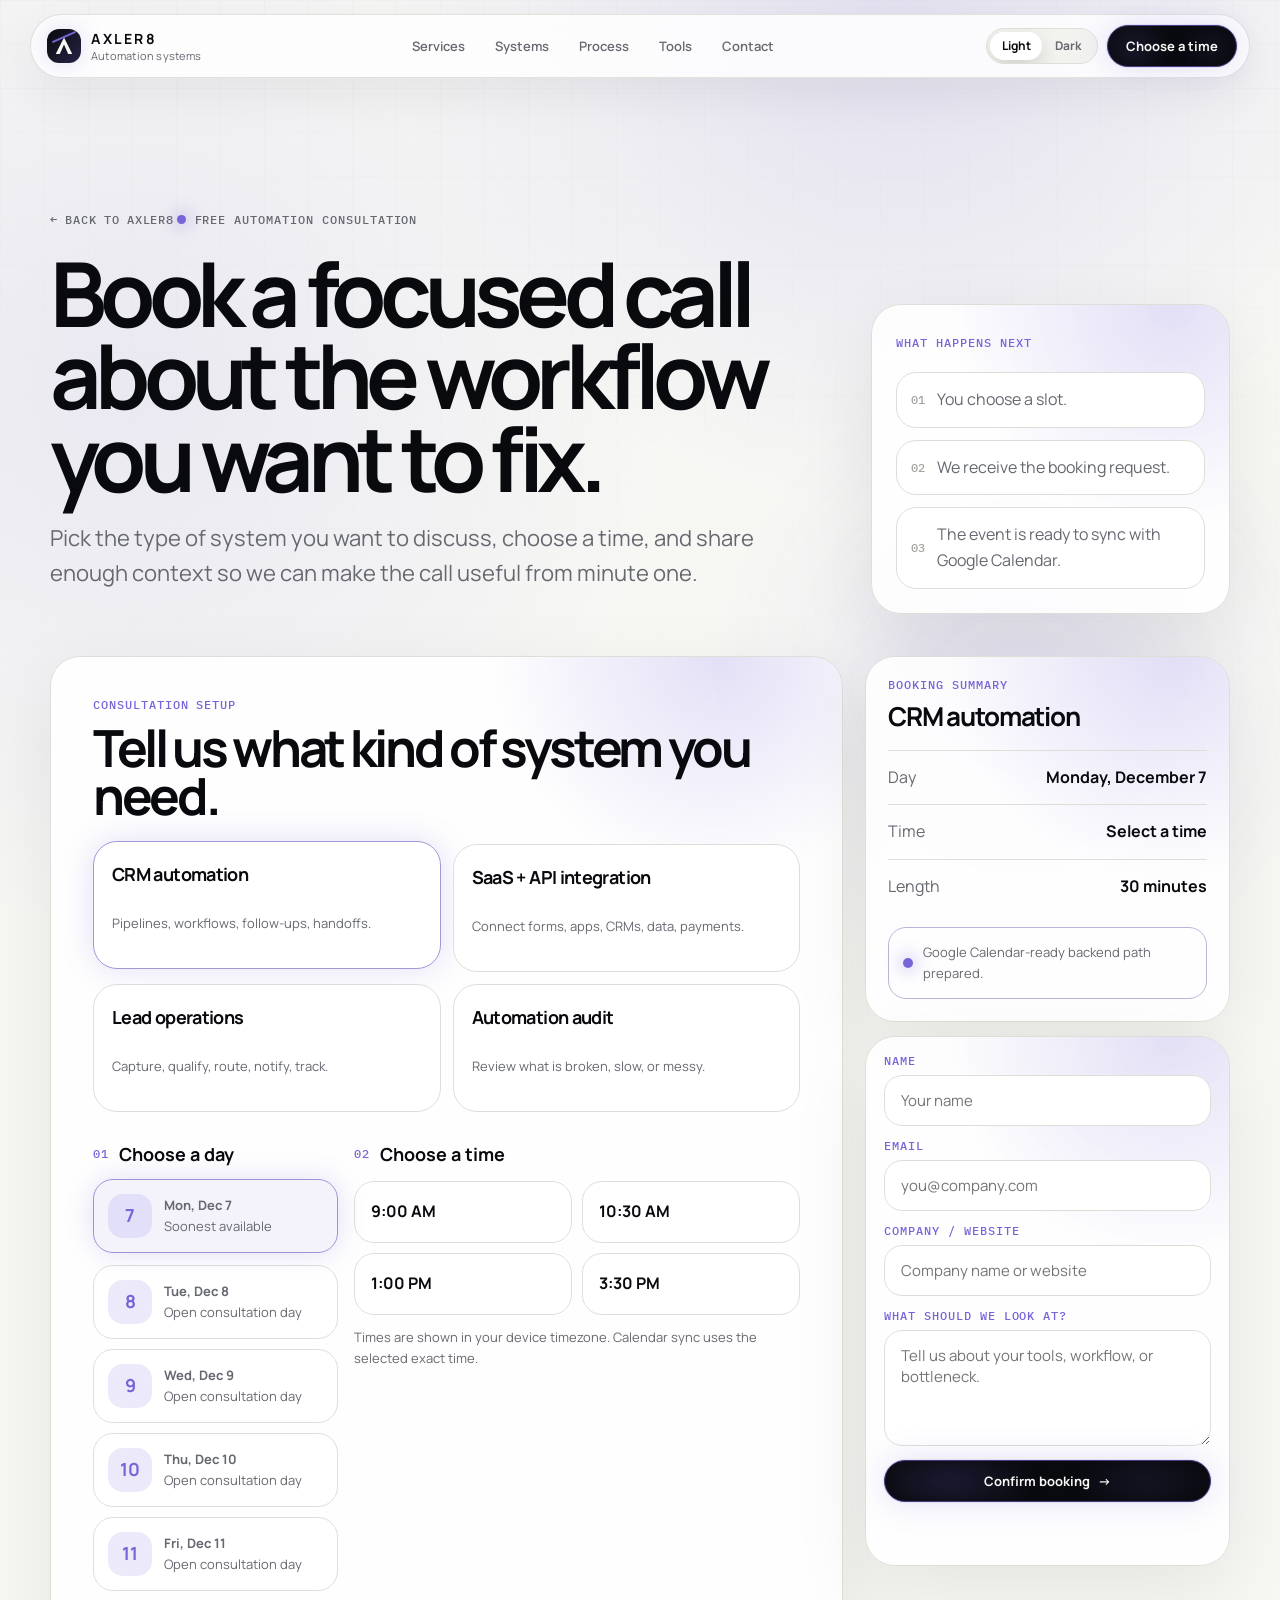
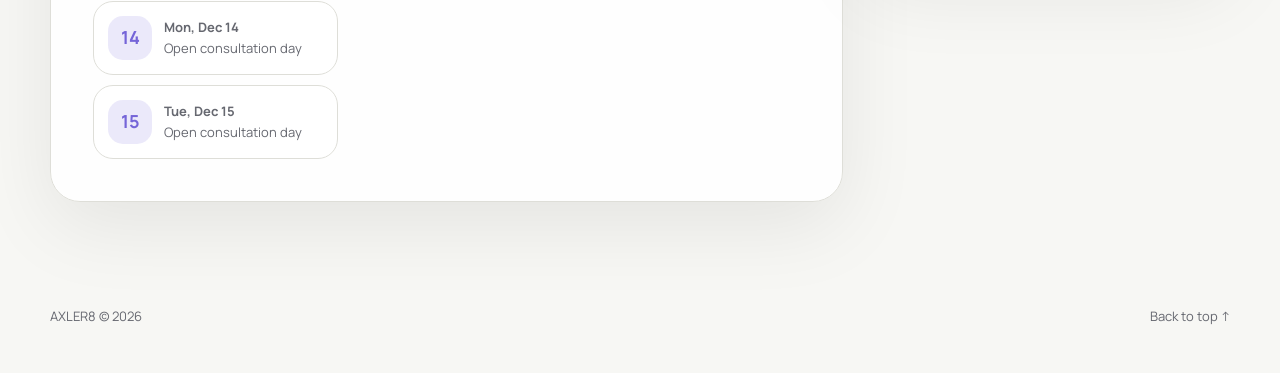
==== booking.html @ c540cbbd "Initial AXLER8 website" ====
﻿<!doctype html>
<html lang="en" data-theme="dark">
  <head>
    <meta charset="UTF-8" />
    <meta name="viewport" content="width=device-width, initial-scale=1.0" />
    <meta
      name="description"
      content="Book a free consultation with AXLER8 to discuss CRM automation, SaaS integrations, lead systems, and operational workflows."
    />
    <meta name="theme-color" content="#07080b" />
    <meta property="og:type" content="website" />
    <meta property="og:title" content="Book a Free Consultation — AXLER8" />
    <meta property="og:description" content="Choose a consultation time and tell AXLER8 what workflow, CRM, or automation system you want to improve." />
    <title>Book a Free Consultation — AXLER8</title>
    <link rel="icon" href="assets/favicon.svg" type="image/svg+xml" />
    <link rel="stylesheet" href="styles.css" />
    <script src="theme-init.js"></script>
  </head>
  <body class="booking-page">
    <div class="ambient" aria-hidden="true"></div>
    <div class="grain" aria-hidden="true"></div>

    <header class="site-header">
      <a class="brand" href="index.html#top" aria-label="AXLER8 home">
        <span class="brand-mark" aria-hidden="true"><i></i></span>
        <span>
          <strong>AXLER8</strong>
          <small>Automation systems</small>
        </span>
      </a>

      <nav class="desktop-nav" aria-label="Primary navigation">
        <a href="index.html#services">Services</a>
        <a href="index.html#systems">Systems</a>
        <a href="index.html#process">Process</a>
        <a href="index.html#tools">Tools</a>
        <a href="index.html#contact">Contact</a>
      </nav>

      <div class="header-actions">
        <button class="theme-toggle" type="button" aria-label="Switch to light theme" aria-pressed="true">
          <span class="theme-toggle-thumb" aria-hidden="true"></span>
          <span class="theme-option" aria-hidden="true">Light</span>
          <span class="theme-option" aria-hidden="true">Dark</span>
        </button>
        <a class="nav-cta booking-cta" href="#booking">Choose a time</a>
        <button class="menu-button" type="button" aria-label="Open menu" aria-expanded="false" aria-controls="mobile-menu">
          <span></span><span></span>
        </button>
      </div>

      <nav class="mobile-menu" id="mobile-menu" aria-label="Mobile navigation">
        <a href="index.html#services">Services</a>
        <a href="index.html#systems">Systems</a>
        <a href="index.html#process">Process</a>
        <a href="index.html#tools">Tools</a>
        <a href="#booking">Choose a time</a>
      </nav>
    </header>

    <main id="top">
      <section class="booking-hero shell">
        <div class="booking-hero-copy reveal">
          <a class="project-back" href="index.html#contact">&larr; Back to AXLER8</a>
          <p class="eyebrow"><span></span> Free automation consultation</p>
          <h1>Book a focused call about the workflow you want to fix.</h1>
          <p>
            Pick the type of system you want to discuss, choose a time, and share enough context so we can make the call useful from minute one.
          </p>
        </div>

        <aside class="booking-intent-card reveal" aria-label="What happens after booking">
          <span>What happens next</span>
          <ol>
            <li><strong>01</strong><span>You choose a slot.</span></li>
            <li><strong>02</strong><span>We receive the booking request.</span></li>
            <li><strong>03</strong><span>The event is ready to sync with Google Calendar.</span></li>
          </ol>
        </aside>
      </section>

      <section class="booking-shell shell reveal" id="booking">
        <div class="booking-panel">
          <div class="booking-panel-head">
            <p>Consultation setup</p>
            <h2>Tell us what kind of system you need.</h2>
          </div>

          <div class="booking-services" role="radiogroup" aria-label="Consultation type">
            <label class="booking-service is-selected">
              <input type="radio" name="serviceChoice" value="CRM automation" checked />
              <span>CRM automation</span>
              <small>Pipelines, workflows, follow-ups, handoffs.</small>
            </label>
            <label class="booking-service">
              <input type="radio" name="serviceChoice" value="SaaS and API integration" />
              <span>SaaS + API integration</span>
              <small>Connect forms, apps, CRMs, data, payments.</small>
            </label>
            <label class="booking-service">
              <input type="radio" name="serviceChoice" value="Lead operations system" />
              <span>Lead operations</span>
              <small>Capture, qualify, route, notify, track.</small>
            </label>
            <label class="booking-service">
              <input type="radio" name="serviceChoice" value="Automation audit" />
              <span>Automation audit</span>
              <small>Review what is broken, slow, or messy.</small>
            </label>
          </div>

          <div class="booking-calendar">
            <div>
              <div class="booking-section-title">
                <span>01</span>
                <strong>Choose a day</strong>
              </div>
              <div class="booking-days" data-booking-days></div>
            </div>

            <div>
              <div class="booking-section-title">
                <span>02</span>
                <strong>Choose a time</strong>
              </div>
              <div class="booking-slots" data-booking-slots></div>
              <p class="booking-note">Times are shown in your device timezone. Calendar sync uses the selected exact time.</p>
            </div>
          </div>
        </div>

        <aside class="booking-sidebar">
          <div class="booking-summary-card">
            <p>Booking summary</p>
            <h3 data-booking-summary-service>CRM automation</h3>
            <div class="summary-line"><span>Day</span><strong data-booking-summary-day>Select a day</strong></div>
            <div class="summary-line"><span>Time</span><strong data-booking-summary-time>Select a time</strong></div>
            <div class="summary-line"><span>Length</span><strong>30 minutes</strong></div>
            <div class="calendar-sync">
              <i></i>
              <span>Google Calendar-ready backend path prepared.</span>
            </div>
          </div>

          <form class="booking-form" action="https://formsubmit.co/cjgomba1003@gmail.com" method="POST" data-booking-form>
            <input type="hidden" name="_subject" value="New Booking Request - AXLER8" />
            <input type="hidden" name="_template" value="table" />
            <input type="hidden" name="_captcha" value="false" />
            <input class="form-honey" type="text" name="_honey" tabindex="-1" autocomplete="off" />
            <input type="hidden" name="Consultation type" data-booking-service-field value="CRM automation" />
            <input type="hidden" name="Selected day" data-booking-day-field />
            <input type="hidden" name="Selected time" data-booking-time-field />
            <input type="hidden" name="Selected start ISO" data-booking-start-field />

            <label>
              <span>Name</span>
              <input type="text" name="Name" placeholder="Your name" autocomplete="name" required />
            </label>

            <label>
              <span>Email</span>
              <input type="email" name="Email" placeholder="you@company.com" autocomplete="email" required />
            </label>

            <label>
              <span>Company / website</span>
              <input type="text" name="Company" placeholder="Company name or website" autocomplete="organization" />
            </label>

            <label>
              <span>What should we look at?</span>
              <textarea name="Inquiry" rows="4" placeholder="Tell us about your tools, workflow, or bottleneck." required></textarea>
            </label>

            <button class="primary-button booking-cta" type="submit">Confirm booking <span>→</span></button>
            <p class="form-status" role="status" aria-live="polite"></p>
          </form>
        </aside>
      </section>
    </main>

    <footer class="site-footer shell">
      <span>AXLER8 © 2026</span>
      <a href="#top">Back to top ↑</a>
    </footer>

    <script src="script.js"></script>
  </body>
</html>
---- styles.css ----
﻿@font-face {
  font-family: "Manrope";
  src: url("assets/fonts/manrope-400.ttf") format("truetype");
  font-weight: 400;
  font-display: swap;
}

@font-face {
  font-family: "Manrope";
  src: url("assets/fonts/manrope-600.ttf") format("truetype");
  font-weight: 600;
  font-display: swap;
}

@font-face {
  font-family: "Manrope";
  src: url("assets/fonts/manrope-700.ttf") format("truetype");
  font-weight: 700;
  font-display: swap;
}

@font-face {
  font-family: "IBM Plex Mono";
  src: url("assets/fonts/ibm-plex-mono-500.ttf") format("truetype");
  font-weight: 500;
  font-display: swap;
}

:root {
  --bg: #f7f7f4;
  --surface: #ffffff;
  --surface-soft: #efefea;
  --ink: #090a0e;
  --muted: #666870;
  --subtle: #a3a3a0;
  --line: #deded8;
  --strong-line: #c9c9c1;
  --accent: #7565d8;
  --accent-2: #a995ff;
  --glow: rgba(117, 101, 216, 0.2);
  --shadow: 0 24px 80px rgba(10, 10, 18, 0.08);
  --font-sans: "Manrope", ui-sans-serif, -apple-system, BlinkMacSystemFont, "Segoe UI", sans-serif;
  --font-mono: "IBM Plex Mono", "Cascadia Code", Consolas, monospace;
  color-scheme: light;
}

:root[data-theme="dark"] {
  --bg: #07080b;
  --surface: #101116;
  --surface-soft: #171922;
  --ink: #f7f7f4;
  --muted: #a2a4ad;
  --subtle: #686a75;
  --line: #252832;
  --strong-line: #383b48;
  --accent: #a995ff;
  --accent-2: #d5ccff;
  --glow: rgba(169, 149, 255, 0.24);
  --shadow: 0 30px 90px rgba(0, 0, 0, 0.38);
  color-scheme: dark;
}

* {
  box-sizing: border-box;
}

html {
  scroll-behavior: smooth;
  scroll-padding-top: 96px;
}

body {
  margin: 0;
  min-width: 320px;
  background:
    radial-gradient(circle at 70% 0%, color-mix(in srgb, var(--accent) 16%, transparent), transparent 32rem),
    radial-gradient(circle at 10% 24rem, color-mix(in srgb, var(--accent) 10%, transparent), transparent 34rem),
    var(--bg);
  color: var(--ink);
  font-family: var(--font-sans);
  font-size: 16px;
  line-height: 1.6;
  transition: background-color 260ms ease, color 260ms ease;
}

body.menu-open {
  overflow: hidden;
}

body::before {
  content: "";
  position: fixed;
  inset: 0;
  pointer-events: none;
  z-index: -2;
  background-image:
    linear-gradient(color-mix(in srgb, var(--line) 34%, transparent) 1px, transparent 1px),
    linear-gradient(90deg, color-mix(in srgb, var(--line) 34%, transparent) 1px, transparent 1px);
  background-size: 44px 44px;
  mask-image: linear-gradient(to bottom, #000, transparent 82%);
  opacity: 0.45;
}

a {
  color: inherit;
  text-decoration: none;
}

button {
  color: inherit;
  font: inherit;
  cursor: pointer;
}

img {
  display: block;
  max-width: 100%;
}

::selection {
  background: var(--accent);
  color: #fff;
}

.ambient {
  position: fixed;
  inset: auto 8vw 6vh auto;
  width: 20rem;
  height: 20rem;
  z-index: -3;
  background: var(--glow);
  filter: blur(90px);
  border-radius: 50%;
  opacity: 0.8;
  animation: breathe 8s ease-in-out infinite;
}

.grain {
  position: fixed;
  inset: 0;
  z-index: -1;
  pointer-events: none;
  background-image: radial-gradient(color-mix(in srgb, var(--ink) 10%, transparent) 0.7px, transparent 0.7px);
  background-size: 9px 9px;
  opacity: 0.05;
}

.shell {
  width: min(100% - 48px, 1180px);
  margin-inline: auto;
}

.site-header {
  position: sticky;
  top: 0;
  z-index: 20;
  display: grid;
  grid-template-columns: auto 1fr auto;
  align-items: center;
  gap: 24px;
  width: min(100% - 32px, 1220px);
  margin: 14px auto 0;
  padding: 10px 12px 10px 16px;
  border: 1px solid color-mix(in srgb, var(--line) 86%, transparent);
  border-radius: 999px;
  background: color-mix(in srgb, var(--surface) 82%, transparent);
  box-shadow: 0 18px 48px rgba(0, 0, 0, 0.06);
  backdrop-filter: blur(18px);
}

.brand {
  display: inline-flex;
  align-items: center;
  gap: 10px;
}

.brand-mark {
  position: relative;
  width: 34px;
  height: 34px;
  display: grid;
  place-items: center;
  border-radius: 12px;
  background:
    linear-gradient(135deg, color-mix(in srgb, var(--ink) 96%, transparent), color-mix(in srgb, var(--accent) 28%, var(--ink))),
    var(--ink);
  box-shadow: 0 0 24px var(--glow);
}

.brand-mark i {
  width: 17px;
  height: 17px;
  clip-path: polygon(50% 0, 100% 100%, 76% 100%, 50% 42%, 24% 100%, 0 100%);
  background: var(--bg);
}

.brand-mark::after {
  content: "";
  position: absolute;
  inset: 7px 4px auto;
  height: 2px;
  border-radius: 999px;
  background: var(--accent);
  transform: rotate(-24deg);
}

.brand-mark.mini {
  width: 40px;
  height: 40px;
}

.brand strong {
  display: block;
  font-size: 14px;
  letter-spacing: 0.18em;
}

.brand small {
  display: block;
  margin-top: -3px;
  color: var(--muted);
  font-size: 11px;
  letter-spacing: 0.02em;
}

.desktop-nav {
  display: flex;
  justify-content: center;
  gap: 6px;
}

.desktop-nav a {
  padding: 9px 12px;
  border-radius: 999px;
  color: var(--muted);
  font-size: 13px;
  font-weight: 600;
  transition: color 180ms ease, background-color 180ms ease, box-shadow 180ms ease;
}

.desktop-nav a:hover {
  color: var(--ink);
  background: var(--surface-soft);
  box-shadow: 0 0 24px var(--glow);
}

.header-actions {
  display: flex;
  align-items: center;
  gap: 9px;
}

.theme-toggle {
  position: relative;
  width: 112px;
  height: 36px;
  display: grid;
  grid-template-columns: 1fr 1fr;
  align-items: center;
  padding: 3px;
  border: 1px solid var(--line);
  border-radius: 999px;
  background: color-mix(in srgb, var(--surface-soft) 76%, transparent);
  overflow: hidden;
  transition: transform 180ms ease, border-color 180ms ease, box-shadow 180ms ease;
}

.theme-toggle:hover {
  transform: translateY(-1px);
  border-color: color-mix(in srgb, var(--accent) 70%, var(--line));
  box-shadow: 0 0 24px var(--glow);
}

.theme-toggle-thumb {
  position: absolute;
  top: 3px;
  left: 3px;
  width: calc(50% - 3px);
  height: calc(100% - 6px);
  border-radius: 999px;
  background: var(--surface);
  box-shadow: 0 8px 20px rgba(0, 0, 0, 0.14);
  transition: transform 340ms cubic-bezier(0.34, 1.56, 0.64, 1);
}

[data-theme="dark"] .theme-toggle-thumb {
  transform: translateX(100%);
}

.theme-option {
  position: relative;
  z-index: 1;
  color: var(--muted);
  font-size: 12px;
  font-weight: 700;
  text-align: center;
}

:root:not([data-theme="dark"]) .theme-option:nth-of-type(2),
[data-theme="dark"] .theme-option:last-of-type {
  color: var(--ink);
}

.nav-cta,
.primary-button,
.secondary-button {
  display: inline-flex;
  align-items: center;
  justify-content: center;
  gap: 8px;
  min-height: 42px;
  padding: 0 18px;
  border-radius: 999px;
  font-size: 13px;
  font-weight: 700;
  transition: transform 180ms ease, box-shadow 180ms ease, border-color 180ms ease, background-color 180ms ease;
}

.nav-cta,
.primary-button {
  border: 1px solid var(--ink);
  background: var(--ink);
  color: var(--bg);
}

.secondary-button {
  border: 1px solid var(--line);
  background: color-mix(in srgb, var(--surface) 62%, transparent);
  color: var(--ink);
}

.nav-cta:hover,
.primary-button:hover,
.secondary-button:hover {
  transform: translateY(-2px);
  box-shadow: 0 0 28px var(--glow), 0 18px 40px rgba(0, 0, 0, 0.12);
}

.menu-button {
  display: none;
}

.mobile-menu {
  display: none;
}

.hero {
  min-height: calc(100vh - 90px);
  display: grid;
  grid-template-columns: 0.9fr 1.1fr;
  align-items: center;
  gap: clamp(38px, 7vw, 90px);
  padding: clamp(72px, 9vw, 120px) 0 58px;
}

.eyebrow {
  display: inline-flex;
  align-items: center;
  gap: 9px;
  margin: 0 0 24px;
  color: var(--muted);
  font: 12px/1 var(--font-mono);
  letter-spacing: 0.08em;
  text-transform: uppercase;
}

.eyebrow span {
  width: 9px;
  height: 9px;
  border-radius: 50%;
  background: var(--accent);
  box-shadow: 0 0 18px var(--accent);
}

h1,
h2,
h3,
p {
  margin-top: 0;
}

h1 {
  max-width: 820px;
  margin-bottom: 22px;
  font-size: clamp(58px, 8vw, 112px);
  line-height: 0.92;
  letter-spacing: -0.075em;
}

h2 {
  margin-bottom: 0;
  font-size: clamp(38px, 5vw, 72px);
  line-height: 0.95;
  letter-spacing: -0.065em;
}

h3 {
  margin-bottom: 12px;
  font-size: clamp(24px, 2vw, 34px);
  line-height: 1.04;
  letter-spacing: -0.045em;
}

.hero-deck {
  max-width: 650px;
  color: var(--muted);
  font-size: clamp(18px, 2vw, 22px);
  line-height: 1.55;
}

.hero-actions,
.contact-actions {
  display: flex;
  flex-wrap: wrap;
  gap: 12px;
  margin-top: 32px;
}

.hero-proof {
  display: flex;
  flex-wrap: wrap;
  gap: 8px;
  margin-top: 28px;
}

.hero-proof span,
.proof-band span,
.tool-cloud span,
.api-pill {
  display: inline-flex;
  align-items: center;
  gap: 8px;
  min-height: 34px;
  padding: 0 12px;
  border: 1px solid var(--line);
  border-radius: 999px;
  background: color-mix(in srgb, var(--surface) 62%, transparent);
  color: var(--muted);
  font-size: 12px;
  font-weight: 700;
}

.hero-system {
  perspective: 1300px;
}

.system-panel {
  position: relative;
  min-height: 610px;
  padding: clamp(18px, 3vw, 28px);
  border: 1px solid var(--line);
  border-radius: 34px;
  background:
    radial-gradient(circle at 50% 34%, color-mix(in srgb, var(--accent) 26%, transparent), transparent 18rem),
    linear-gradient(145deg, color-mix(in srgb, var(--surface) 94%, transparent), color-mix(in srgb, var(--surface-soft) 76%, transparent));
  box-shadow: var(--shadow);
  overflow: hidden;
  transform: rotateX(3deg) rotateY(-4deg);
  transition: transform 400ms ease, box-shadow 300ms ease;
}

.system-panel:hover {
  transform: rotateX(0deg) rotateY(0deg) translateY(-4px);
  box-shadow: 0 40px 120px var(--glow);
}

.system-panel::before {
  content: "";
  position: absolute;
  inset: 72px 40px 118px;
  border: 1px solid color-mix(in srgb, var(--accent) 34%, var(--line));
  border-radius: 50%;
  opacity: 0.38;
  animation: spin 18s linear infinite;
}

.panel-top {
  display: flex;
  justify-content: space-between;
  gap: 16px;
  color: var(--muted);
  font: 12px/1 var(--font-mono);
  letter-spacing: 0.08em;
  text-transform: uppercase;
}

.panel-top b {
  display: inline-flex;
  align-items: center;
  gap: 7px;
  color: var(--ink);
  font-weight: 500;
}

.panel-top i {
  width: 7px;
  height: 7px;
  border-radius: 50%;
  background: #57d68d;
  box-shadow: 0 0 15px #57d68d;
}

.orbit {
  position: relative;
  height: 430px;
}

.core-node,
.tool-node {
  position: absolute;
  display: grid;
  place-items: center;
  text-align: center;
  border: 1px solid var(--line);
  background: color-mix(in srgb, var(--surface) 84%, transparent);
  box-shadow: 0 18px 46px rgba(0, 0, 0, 0.08);
  backdrop-filter: blur(14px);
}

.core-node {
  inset: 50% auto auto 50%;
  width: min(260px, 68%);
  min-height: 180px;
  padding: 26px;
  border-radius: 30px;
  transform: translate(-50%, -50%);
  box-shadow: 0 0 48px var(--glow), var(--shadow);
}

.core-node strong {
  display: block;
  margin-top: 14px;
  font-size: 24px;
  letter-spacing: -0.04em;
}

.core-node small,
.tool-node span {
  color: var(--muted);
  font-size: 12px;
  font-weight: 700;
}

.tool-node {
  width: 112px;
  height: 88px;
  border-radius: 22px;
  animation: float 5s ease-in-out infinite;
}

.tool-node img {
  width: auto;
  max-width: 54px;
  max-height: 28px;
  object-fit: contain;
}

.node-one { top: 52px; left: 42px; }
.node-two { top: 48px; right: 48px; animation-delay: -1s; }
.node-three { top: 240px; left: 18px; animation-delay: -1.8s; }
.node-four { top: 244px; right: 24px; animation-delay: -2.5s; }
.node-five { bottom: 10px; left: 30%; animation-delay: -3s; }
.node-six { bottom: 18px; right: 28%; animation-delay: -3.6s; }

.flow-strip {
  display: grid;
  grid-template-columns: 1fr 36px 1fr 36px 1fr 36px 1fr;
  align-items: center;
  gap: 8px;
  margin-top: 10px;
}

.flow-strip div {
  padding: 14px;
  border: 1px solid var(--line);
  border-radius: 18px;
  background: color-mix(in srgb, var(--surface) 74%, transparent);
}

.flow-strip small {
  color: var(--accent);
  font: 12px/1 var(--font-mono);
}

.flow-strip strong {
  display: block;
  font-size: 13px;
}

.flow-strip > span,
.process-rail > i,
.mini-flow i {
  height: 1px;
  background: linear-gradient(90deg, var(--accent), transparent);
}

.proof-band {
  display: grid;
  grid-template-columns: 0.9fr 1.4fr;
  gap: 28px;
  align-items: center;
  padding: 24px;
  border: 1px solid var(--line);
  border-radius: 28px;
  background: color-mix(in srgb, var(--surface) 68%, transparent);
  box-shadow: var(--shadow);
}

.proof-band p {
  margin: 0;
  font-size: 18px;
  font-weight: 700;
  letter-spacing: -0.03em;
}

.proof-band div,
.tool-cloud {
  display: flex;
  flex-wrap: wrap;
  gap: 8px;
}

.section {
  padding: clamp(78px, 10vw, 130px) 0 0;
}

.section-heading {
  display: grid;
  grid-template-columns: 0.9fr 1.1fr;
  gap: clamp(24px, 6vw, 90px);
  align-items: end;
  margin-bottom: 34px;
}

.section-heading p {
  margin-bottom: 12px;
  color: var(--accent);
  font: 12px/1 var(--font-mono);
  letter-spacing: 0.08em;
  text-transform: uppercase;
}

.section-heading span {
  color: var(--muted);
  font-size: 18px;
}

.service-grid {
  display: grid;
  grid-template-columns: repeat(4, 1fr);
  border: 1px solid var(--line);
  border-radius: 32px;
  overflow: hidden;
  background: var(--surface);
  box-shadow: var(--shadow);
}

.service-card {
  min-height: 330px;
  padding: 28px;
  border-right: 1px solid var(--line);
  background:
    radial-gradient(circle at 50% 0, color-mix(in srgb, var(--accent) 10%, transparent), transparent 13rem),
    var(--surface);
  transition: transform 220ms ease, background-color 220ms ease;
}

.service-card:last-child {
  border-right: 0;
}

.service-card:hover {
  transform: translateY(-6px);
  background-color: var(--surface-soft);
}

.service-card small {
  color: var(--subtle);
  font: 12px/1 var(--font-mono);
}

.service-icon {
  width: 58px;
  height: 58px;
  display: grid;
  place-items: center;
  margin: 58px 0 28px;
  border: 1px solid var(--line);
  border-radius: 18px;
  color: var(--accent);
  font-size: 28px;
  box-shadow: 0 0 28px var(--glow);
}

.service-card p {
  color: var(--muted);
}

.systems-grid {
  display: grid;
  gap: 18px;
}

.system-card {
  --x: 50%;
  --y: 50%;
  position: relative;
  overflow: hidden;
  padding: clamp(24px, 4vw, 42px);
  border: 1px solid var(--line);
  border-radius: 34px;
  background:
    radial-gradient(circle at var(--x) var(--y), color-mix(in srgb, var(--accent) 16%, transparent), transparent 18rem),
    linear-gradient(135deg, var(--surface), color-mix(in srgb, var(--surface-soft) 68%, var(--surface)));
  box-shadow: var(--shadow);
  transition: transform 220ms ease, border-color 220ms ease, box-shadow 220ms ease;
}

.system-card:hover {
  transform: translateY(-6px);
  border-color: color-mix(in srgb, var(--accent) 60%, var(--line));
  box-shadow: 0 34px 100px var(--glow);
}

.card-glow {
  position: absolute;
  inset: auto -12% -40% auto;
  width: 280px;
  height: 280px;
  background: var(--glow);
  filter: blur(70px);
}

.system-card-head,
.logo-row,
.mini-flow {
  display: flex;
  align-items: center;
}

.system-card-head {
  justify-content: space-between;
  gap: 18px;
  margin-bottom: 34px;
}

.system-card-head > span {
  color: var(--accent);
  font: 13px/1 var(--font-mono);
}

.logo-row {
  flex-wrap: wrap;
  justify-content: flex-end;
  gap: 8px;
}

.logo-row img {
  width: auto;
  max-width: 92px;
  height: 34px;
  padding: 7px 9px;
  border: 1px solid var(--line);
  border-radius: 999px;
  background: color-mix(in srgb, var(--surface) 86%, transparent);
  object-fit: contain;
}

.system-card h3 {
  max-width: 620px;
}

.system-card p {
  max-width: 760px;
  color: var(--muted);
  font-size: 18px;
}

.mini-flow {
  flex-wrap: wrap;
  gap: 9px;
  margin: 28px 0 18px;
}

.mini-flow span {
  min-height: 40px;
  padding: 0 14px;
  display: inline-grid;
  place-items: center;
  border: 1px solid var(--line);
  border-radius: 999px;
  background: color-mix(in srgb, var(--surface) 72%, transparent);
  font-size: 13px;
  font-weight: 700;
}

.mini-flow i {
  width: 38px;
}

.value-line {
  color: var(--ink);
  font-size: 18px;
  font-weight: 700;
  letter-spacing: -0.025em;
}

.system-card-link {
  display: inline-flex;
  align-items: center;
  gap: 8px;
  margin-top: 22px;
  min-height: 42px;
  padding: 0 16px;
  border: 1px solid color-mix(in srgb, var(--accent) 48%, var(--line));
  border-radius: 999px;
  background: color-mix(in srgb, var(--accent) 8%, transparent);
  color: var(--ink);
  font-size: 13px;
  font-weight: 800;
  transition: transform 180ms ease, box-shadow 180ms ease, background-color 180ms ease;
}

.system-card-link:hover {
  transform: translateY(-2px);
  background: color-mix(in srgb, var(--accent) 14%, transparent);
  box-shadow: 0 0 30px var(--glow);
}

.comparison {
  display: grid;
  grid-template-columns: 1fr auto 1fr;
  gap: 18px;
  align-items: stretch;
}

.compare-column {
  padding: clamp(24px, 4vw, 40px);
  border: 1px solid var(--line);
  border-radius: 30px;
  background: var(--surface);
  box-shadow: var(--shadow);
}

.compare-column.after {
  border-color: color-mix(in srgb, var(--accent) 54%, var(--line));
  box-shadow: 0 0 60px var(--glow);
}

.compare-column strong {
  display: block;
  margin-bottom: 18px;
  font-size: 22px;
  letter-spacing: -0.04em;
}

.compare-column ul {
  display: grid;
  gap: 14px;
  margin: 0;
  padding: 0;
  list-style: none;
  color: var(--muted);
}

.compare-column li {
  display: flex;
  gap: 10px;
}

.compare-column li span {
  flex: 0 0 9px;
  width: 9px;
  height: 9px;
  margin-top: 9px;
  border-radius: 50%;
  background: var(--subtle);
}

.compare-column.after li span {
  background: var(--accent);
  box-shadow: 0 0 16px var(--accent);
}

.compare-arrow {
  display: grid;
  place-items: center;
  color: var(--accent);
  font-size: 26px;
}

.process-rail {
  display: grid;
  grid-template-columns: 1fr 60px 1fr 60px 1fr 60px 1fr;
  align-items: center;
}

.process-rail div {
  min-height: 170px;
  padding: 24px;
  border: 1px solid var(--line);
  border-radius: 26px;
  background: var(--surface);
  box-shadow: var(--shadow);
}

.process-rail small {
  color: var(--accent);
  font: 12px/1 var(--font-mono);
}

.process-rail strong {
  display: block;
  margin: 18px 0 8px;
  font-size: 25px;
  letter-spacing: -0.04em;
}

.process-rail span {
  color: var(--muted);
}

.process-rail > i {
  width: 100%;
}

.tool-cloud {
  padding: 26px;
  border: 1px solid var(--line);
  border-radius: 30px;
  background: var(--surface);
  box-shadow: var(--shadow);
}

.tool-cloud span {
  min-height: 46px;
  padding: 0 16px;
  color: var(--ink);
}

.tool-cloud img {
  width: auto;
  max-width: 96px;
  height: 22px;
  object-fit: contain;
}

.tool-cloud img[src*="gohighlevel"],
.tool-cloud img[src*="jotform"],
.tool-cloud img[src*="stripe"],
.tool-cloud img[src*="signnow"] {
  max-width: 78px;
}

.api-pill {
  color: var(--accent) !important;
  font-family: var(--font-mono);
}

.contact-section {
  padding: clamp(88px, 10vw, 140px) 0 40px;
}

.contact-panel {
  position: relative;
  overflow: hidden;
  padding: clamp(34px, 6vw, 70px);
  border: 1px solid color-mix(in srgb, var(--accent) 52%, var(--line));
  border-radius: 38px;
  background:
    radial-gradient(circle at 86% 30%, var(--glow), transparent 20rem),
    var(--surface);
  box-shadow: 0 36px 110px var(--glow);
}

.contact-layout {
  display: grid;
  grid-template-columns: minmax(0, 0.95fr) minmax(320px, 0.72fr);
  gap: clamp(28px, 5vw, 72px);
  align-items: start;
}

.contact-copy > p {
  color: var(--accent);
  font: 12px/1 var(--font-mono);
  letter-spacing: 0.08em;
  text-transform: uppercase;
}

.contact-copy h2 {
  max-width: 900px;
}

.contact-copy > span {
  display: block;
  max-width: 670px;
  margin-top: 22px;
  color: var(--muted);
  font-size: 19px;
}

.contact-form {
  display: grid;
  gap: 14px;
  padding: 18px;
  border: 1px solid var(--line);
  border-radius: 28px;
  background:
    radial-gradient(circle at 85% 0, var(--glow), transparent 13rem),
    color-mix(in srgb, var(--surface) 84%, transparent);
  box-shadow: var(--shadow);
}

.contact-form label {
  display: grid;
  gap: 8px;
}

.contact-form label > span {
  color: var(--subtle);
  font: 12px/1 var(--font-mono);
  letter-spacing: 0.08em;
  text-transform: uppercase;
}

.contact-form input,
.contact-form textarea {
  width: 100%;
  min-height: 50px;
  padding: 14px 16px;
  border: 1px solid var(--line);
  border-radius: 18px;
  outline: 0;
  background: var(--surface);
  color: var(--ink);
  font: 500 15px/1.4 var(--font-sans);
  transition: border-color 180ms ease, box-shadow 180ms ease, transform 180ms ease;
}

.contact-form textarea {
  min-height: 140px;
  resize: vertical;
}

.contact-form input::placeholder,
.contact-form textarea::placeholder {
  color: var(--subtle);
}

.contact-form input:focus,
.contact-form textarea:focus {
  border-color: color-mix(in srgb, var(--accent) 72%, var(--line));
  box-shadow: 0 0 0 4px color-mix(in srgb, var(--accent) 12%, transparent), 0 0 28px var(--glow);
  transform: translateY(-1px);
}

.contact-form button {
  justify-content: center;
  width: 100%;
  margin-top: 4px;
  cursor: pointer;
}

.contact-form button[disabled] {
  cursor: wait;
  opacity: 0.72;
}

.form-status {
  min-height: 18px;
  color: var(--muted);
  font-size: 13px;
}

.form-status.is-success {
  color: var(--accent);
}

.form-status.is-error {
  color: #ff6b6b;
}

.form-honey {
  position: absolute;
  left: -10000px;
  opacity: 0;
}

.booking-cta {
  position: relative;
  isolation: isolate;
  overflow: hidden;
  border-color: color-mix(in srgb, var(--accent) 56%, var(--ink));
  box-shadow: 0 0 0 1px color-mix(in srgb, var(--accent) 12%, transparent), 0 0 34px var(--glow);
}

.booking-cta::before,
.booking-cta::after {
  content: "";
  position: absolute;
  inset: 0;
  z-index: -1;
  pointer-events: none;
}

.booking-cta::before {
  background:
    radial-gradient(circle at 20% 50%, color-mix(in srgb, var(--accent) 42%, transparent), transparent 34%),
    radial-gradient(circle at 80% 50%, color-mix(in srgb, var(--accent) 26%, transparent), transparent 30%);
  opacity: 0.44;
  filter: blur(10px);
  animation: ctaGlow 3.8s ease-in-out infinite;
}

.booking-cta::after {
  width: 48%;
  transform: translateX(-140%) skewX(-22deg);
  background: linear-gradient(90deg, transparent, rgba(255, 255, 255, 0.42), transparent);
  animation: ctaSweep 4.6s ease-in-out infinite;
}

.booking-cta:hover {
  border-color: color-mix(in srgb, var(--accent) 76%, var(--ink));
  box-shadow: 0 0 46px var(--glow), 0 22px 56px rgba(0, 0, 0, 0.16);
}

.booking-page .site-header {
  position: sticky;
}

.booking-hero {
  display: grid;
  grid-template-columns: minmax(0, 1fr) minmax(320px, 0.48fr);
  gap: clamp(28px, 6vw, 74px);
  align-items: end;
  padding: clamp(78px, 10vw, 132px) 0 42px;
}

.booking-hero h1 {
  max-width: 1030px;
  font-size: clamp(52px, 7vw, 106px);
}

.booking-hero-copy > p:not(.eyebrow) {
  max-width: 720px;
  color: var(--muted);
  font-size: clamp(18px, 2vw, 22px);
}

.booking-intent-card,
.booking-panel,
.booking-sidebar > * {
  border: 1px solid var(--line);
  border-radius: 30px;
  background:
    radial-gradient(circle at 84% 0, var(--glow), transparent 14rem),
    color-mix(in srgb, var(--surface) 88%, transparent);
  box-shadow: var(--shadow);
}

.booking-intent-card {
  padding: 24px;
}

.booking-intent-card > span,
.booking-panel-head p,
.booking-summary-card p,
.booking-section-title span,
.booking-form label > span {
  color: var(--accent);
  font: 12px/1 var(--font-mono);
  letter-spacing: 0.08em;
  text-transform: uppercase;
}

.booking-intent-card ol {
  display: grid;
  gap: 12px;
  margin: 18px 0 0;
  padding: 0;
  list-style: none;
}

.booking-intent-card li {
  display: grid;
  grid-template-columns: auto 1fr;
  gap: 12px;
  align-items: center;
  padding: 14px;
  border: 1px solid var(--line);
  border-radius: 20px;
  background: var(--surface);
}

.booking-intent-card strong {
  color: var(--subtle);
  font: 12px/1 var(--font-mono);
}

.booking-intent-card li span {
  color: var(--muted);
}

.booking-shell {
  display: grid;
  grid-template-columns: minmax(0, 1fr) minmax(340px, 0.46fr);
  gap: 22px;
  align-items: start;
  padding-bottom: 80px;
}

.booking-panel {
  padding: clamp(22px, 4vw, 42px);
}

.booking-panel-head {
  margin-bottom: 24px;
}

.booking-panel-head h2 {
  max-width: 760px;
  font-size: clamp(34px, 4vw, 58px);
}

.booking-services {
  display: grid;
  grid-template-columns: repeat(2, 1fr);
  gap: 12px;
  margin-bottom: 28px;
}

.booking-service {
  position: relative;
  display: grid;
  gap: 8px;
  min-height: 128px;
  padding: 18px;
  border: 1px solid var(--line);
  border-radius: 24px;
  background: var(--surface);
  cursor: pointer;
  transition: transform 180ms ease, border-color 180ms ease, box-shadow 180ms ease;
}

.booking-service input {
  position: absolute;
  opacity: 0;
  pointer-events: none;
}

.booking-service span {
  font-size: 18px;
  font-weight: 800;
  letter-spacing: -0.035em;
}

.booking-service small {
  color: var(--muted);
  font-size: 13px;
}

.booking-service:hover,
.booking-service.is-selected {
  transform: translateY(-3px);
  border-color: color-mix(in srgb, var(--accent) 58%, var(--line));
  box-shadow: 0 0 32px var(--glow);
}

.booking-calendar {
  display: grid;
  grid-template-columns: minmax(220px, 0.55fr) minmax(0, 1fr);
  gap: 16px;
}

.booking-section-title {
  display: flex;
  align-items: center;
  gap: 10px;
  margin-bottom: 12px;
}

.booking-section-title strong {
  font-size: 18px;
}

.booking-days,
.booking-slots {
  display: grid;
  gap: 10px;
}

.booking-day,
.booking-slot {
  width: 100%;
  border: 1px solid var(--line);
  border-radius: 20px;
  background: var(--surface);
  color: var(--ink);
  cursor: pointer;
  text-align: left;
  transition: transform 180ms ease, border-color 180ms ease, box-shadow 180ms ease, background-color 180ms ease;
}

.booking-day {
  display: grid;
  grid-template-columns: auto 1fr;
  gap: 12px;
  align-items: center;
  padding: 14px;
}

.booking-day b {
  display: grid;
  place-items: center;
  width: 44px;
  height: 44px;
  border-radius: 15px;
  background: color-mix(in srgb, var(--accent) 14%, transparent);
  color: var(--accent);
  font-size: 18px;
}

.booking-day strong,
.booking-day span {
  display: block;
}

.booking-day span,
.booking-note {
  color: var(--muted);
  font-size: 13px;
}

.booking-slots {
  grid-template-columns: repeat(2, 1fr);
}

.booking-slot {
  min-height: 62px;
  padding: 14px 16px;
  font-weight: 800;
}

.booking-day:hover,
.booking-slot:hover,
.booking-day.is-selected,
.booking-slot.is-selected {
  transform: translateY(-2px);
  border-color: color-mix(in srgb, var(--accent) 62%, var(--line));
  background: color-mix(in srgb, var(--accent) 8%, var(--surface));
  box-shadow: 0 0 28px var(--glow);
}

.booking-note {
  margin-top: 12px;
}

.booking-sidebar {
  position: sticky;
  top: 112px;
  display: grid;
  gap: 14px;
}

.booking-summary-card {
  padding: 22px;
}

.booking-summary-card h3 {
  margin: 10px 0 20px;
  font-size: 26px;
  letter-spacing: -0.045em;
}

.summary-line {
  display: flex;
  justify-content: space-between;
  gap: 16px;
  padding: 14px 0;
  border-top: 1px solid var(--line);
}

.summary-line span {
  color: var(--muted);
}

.summary-line strong {
  text-align: right;
}

.calendar-sync {
  display: flex;
  gap: 10px;
  align-items: center;
  margin-top: 14px;
  padding: 14px;
  border: 1px solid color-mix(in srgb, var(--accent) 34%, var(--line));
  border-radius: 18px;
  color: var(--muted);
  font-size: 13px;
}

.calendar-sync i {
  flex: 0 0 10px;
  width: 10px;
  height: 10px;
  border-radius: 50%;
  background: var(--accent);
  box-shadow: 0 0 18px var(--accent);
}

.booking-form {
  display: grid;
  gap: 14px;
  padding: 18px;
}

.booking-form label {
  display: grid;
  gap: 8px;
}

.booking-form input,
.booking-form textarea {
  width: 100%;
  min-height: 50px;
  padding: 14px 16px;
  border: 1px solid var(--line);
  border-radius: 18px;
  outline: 0;
  background: var(--surface);
  color: var(--ink);
  font: 500 15px/1.4 var(--font-sans);
  transition: border-color 180ms ease, box-shadow 180ms ease, transform 180ms ease;
}

.booking-form textarea {
  min-height: 116px;
  resize: vertical;
}

.booking-form input:focus,
.booking-form textarea:focus {
  border-color: color-mix(in srgb, var(--accent) 72%, var(--line));
  box-shadow: 0 0 0 4px color-mix(in srgb, var(--accent) 12%, transparent), 0 0 28px var(--glow);
  transform: translateY(-1px);
}

.booking-form button {
  justify-content: center;
  width: 100%;
  cursor: pointer;
}

.booking-form button[disabled] {
  cursor: wait;
  opacity: 0.72;
}

.site-footer {
  display: flex;
  justify-content: space-between;
  gap: 16px;
  padding: 24px 0 46px;
  color: var(--muted);
  font-size: 13px;
}

.project-page .site-header {
  position: sticky;
}

.project-main {
  padding-bottom: 40px;
}

.project-hero {
  display: grid;
  grid-template-columns: 1fr 0.72fr;
  gap: clamp(28px, 6vw, 74px);
  align-items: end;
  padding: clamp(70px, 9vw, 118px) 0 42px;
}

.project-back {
  display: inline-flex;
  align-items: center;
  gap: 8px;
  margin-bottom: 26px;
  color: var(--muted);
  font: 12px/1 var(--font-mono);
  text-transform: uppercase;
  letter-spacing: 0.06em;
}

.project-back:hover {
  color: var(--ink);
}

.project-hero h1 {
  max-width: 900px;
  margin-bottom: 22px;
  font-size: clamp(54px, 7vw, 104px);
}

.project-hero-copy > p:not(.eyebrow) {
  max-width: 760px;
  color: var(--muted);
  font-size: clamp(18px, 2vw, 22px);
}

.project-summary-card {
  padding: 24px;
  border: 1px solid var(--line);
  border-radius: 30px;
  background:
    radial-gradient(circle at 80% 0, var(--glow), transparent 14rem),
    var(--surface);
  box-shadow: var(--shadow);
}

.project-summary-card strong {
  display: block;
  margin-bottom: 14px;
  font-size: 20px;
  letter-spacing: -0.035em;
}

.project-summary-card ul {
  display: grid;
  gap: 12px;
  margin: 0;
  padding: 0;
  list-style: none;
  color: var(--muted);
}

.project-summary-card li {
  display: flex;
  gap: 10px;
}

.project-summary-card li::before {
  content: "";
  flex: 0 0 8px;
  width: 8px;
  height: 8px;
  margin-top: 9px;
  border-radius: 50%;
  background: var(--accent);
  box-shadow: 0 0 14px var(--accent);
}

.stack-ribbon,
.project-section,
.architecture-map,
.logic-map,
.impact-grid,
.next-system-card {
  border: 1px solid var(--line);
  border-radius: 30px;
  background: color-mix(in srgb, var(--surface) 88%, transparent);
  box-shadow: var(--shadow);
}

.stack-ribbon {
  display: flex;
  flex-wrap: wrap;
  gap: 10px;
  align-items: center;
  padding: 18px;
}

.stack-ribbon > span {
  color: var(--muted);
  font: 12px/1 var(--font-mono);
  letter-spacing: 0.08em;
  text-transform: uppercase;
}

.stack-ribbon div {
  display: inline-flex;
  align-items: center;
  gap: 8px;
  min-height: 40px;
  padding: 0 14px;
  border: 1px solid var(--line);
  border-radius: 999px;
  background: var(--surface);
  font-size: 13px;
  font-weight: 800;
}

.stack-ribbon img {
  width: auto;
  max-width: 82px;
  height: 22px;
  object-fit: contain;
}

.project-section {
  margin-top: 22px;
  padding: clamp(24px, 4vw, 42px);
  overflow: hidden;
}

.project-section-head {
  display: grid;
  grid-template-columns: 0.82fr 1fr;
  gap: 30px;
  margin-bottom: 28px;
}

.project-section-head span {
  color: var(--accent);
  font: 12px/1 var(--font-mono);
  letter-spacing: 0.08em;
  text-transform: uppercase;
}

.project-section-head p {
  color: var(--muted);
  font-size: 18px;
}

.architecture-map {
  display: grid;
  grid-template-columns: 1fr 46px 1.15fr 46px 1fr;
  gap: 10px;
  align-items: center;
  padding: 18px;
  background:
    radial-gradient(circle at 50% 50%, var(--glow), transparent 20rem),
    var(--surface);
}

.arch-column {
  display: grid;
  gap: 12px;
}

.arch-label {
  color: var(--subtle);
  font: 12px/1 var(--font-mono);
  letter-spacing: 0.08em;
  text-transform: uppercase;
}

.arch-node,
.logic-node,
.impact-card {
  border: 1px solid var(--line);
  border-radius: 24px;
  background: color-mix(in srgb, var(--surface) 78%, transparent);
}

.arch-node {
  min-height: 116px;
  display: grid;
  align-content: center;
  gap: 8px;
  padding: 20px;
}

.arch-node.is-core {
  min-height: 210px;
  text-align: center;
  border-color: color-mix(in srgb, var(--accent) 58%, var(--line));
  box-shadow: 0 0 48px var(--glow);
}

.arch-node img {
  width: auto;
  max-width: 110px;
  height: 28px;
  object-fit: contain;
}

.arch-node.is-core img {
  margin-inline: auto;
  max-width: 90px;
  height: 42px;
}

.arch-node strong {
  display: block;
  font-size: 18px;
  letter-spacing: -0.035em;
}

.arch-node small {
  color: var(--muted);
}

.arch-connector {
  height: 1px;
  background: linear-gradient(90deg, var(--accent), transparent);
}

.workflow-path {
  display: grid;
  grid-template-columns: repeat(6, 1fr);
  gap: 10px;
}

.workflow-step {
  min-height: 164px;
  padding: 18px;
  border: 1px solid var(--line);
  border-radius: 24px;
  background: var(--surface);
  transition: transform 180ms ease, box-shadow 180ms ease, border-color 180ms ease;
}

.workflow-step:hover {
  transform: translateY(-5px);
  border-color: color-mix(in srgb, var(--accent) 54%, var(--line));
  box-shadow: 0 0 34px var(--glow);
}

.workflow-step small {
  color: var(--accent);
  font: 12px/1 var(--font-mono);
}

.workflow-step strong {
  display: block;
  margin: 24px 0 7px;
  font-size: 18px;
  letter-spacing: -0.035em;
}

.workflow-step span {
  color: var(--muted);
  font-size: 13px;
}

.logic-map {
  display: grid;
  grid-template-columns: 0.85fr 1.4fr;
  gap: 18px;
  padding: 18px;
}

.logic-trigger {
  display: grid;
  place-items: center;
  min-height: 280px;
  border: 1px dashed color-mix(in srgb, var(--accent) 52%, var(--line));
  border-radius: 26px;
  text-align: center;
}

.logic-trigger small {
  color: var(--accent);
  font: 12px/1 var(--font-mono);
}

.logic-trigger strong {
  display: block;
  margin-top: 12px;
  font-size: 26px;
  letter-spacing: -0.045em;
}

.logic-routes {
  display: grid;
  gap: 12px;
}

.logic-node {
  display: grid;
  grid-template-columns: auto 1fr auto;
  gap: 14px;
  align-items: center;
  padding: 18px;
}

.logic-node i {
  width: 38px;
  height: 38px;
  display: grid;
  place-items: center;
  border-radius: 50%;
  background: color-mix(in srgb, var(--accent) 16%, transparent);
  color: var(--accent);
  font-style: normal;
  font-weight: 900;
}

.logic-node strong {
  display: block;
}

.logic-node span {
  color: var(--muted);
  font-size: 13px;
}

.logic-node b {
  color: var(--accent);
  font-size: 18px;
}

.impact-grid {
  display: grid;
  grid-template-columns: repeat(4, 1fr);
  overflow: hidden;
}

.impact-card {
  min-height: 190px;
  padding: 22px;
  border-width: 0 1px 0 0;
  border-radius: 0;
}

.impact-card:last-child {
  border-right: 0;
}

.impact-card small {
  color: var(--accent);
  font: 12px/1 var(--font-mono);
}

.impact-card strong {
  display: block;
  margin: 36px 0 8px;
  font-size: 21px;
  letter-spacing: -0.04em;
}

.impact-card span {
  color: var(--muted);
  font-size: 14px;
}

.project-cta {
  display: grid;
  grid-template-columns: 1fr auto;
  gap: 20px;
  align-items: center;
  margin-top: 22px;
  padding: clamp(24px, 4vw, 44px);
  border: 1px solid color-mix(in srgb, var(--accent) 56%, var(--line));
  border-radius: 32px;
  background:
    radial-gradient(circle at 86% 10%, var(--glow), transparent 17rem),
    var(--surface);
  box-shadow: 0 30px 100px var(--glow);
}

.project-cta p {
  margin-bottom: 8px;
  color: var(--accent);
  font: 12px/1 var(--font-mono);
  letter-spacing: 0.08em;
  text-transform: uppercase;
}

.project-cta h2 {
  max-width: 800px;
  font-size: clamp(34px, 4vw, 60px);
}

.next-system-card {
  display: flex;
  align-items: center;
  justify-content: space-between;
  gap: 18px;
  margin-top: 16px;
  padding: 22px;
  transition: transform 180ms ease, box-shadow 180ms ease;
}

.next-system-card:hover {
  transform: translateY(-3px);
  box-shadow: 0 22px 70px var(--glow);
}

.next-system-card small {
  color: var(--muted);
  font: 12px/1 var(--font-mono);
  text-transform: uppercase;
}

.next-system-card strong {
  display: block;
  margin-top: 6px;
  font-size: 22px;
  letter-spacing: -0.04em;
}

.reveal {
  opacity: 0;
  transform: translateY(22px);
  transition: opacity 520ms ease, transform 520ms ease;
}

.reveal.is-visible {
  opacity: 1;
  transform: none;
}

@keyframes breathe {
  50% {
    transform: translate3d(-40px, -24px, 0) scale(1.08);
  }
}

@keyframes float {
  50% {
    transform: translateY(-10px);
  }
}

@keyframes spin {
  to {
    transform: rotate(360deg);
  }
}

@keyframes ctaGlow {
  0%,
  100% {
    opacity: 0.26;
    transform: scale(0.94);
  }

  50% {
    opacity: 0.62;
    transform: scale(1.12);
  }
}

@keyframes ctaSweep {
  0%,
  58% {
    transform: translateX(-140%) skewX(-22deg);
  }

  82%,
  100% {
    transform: translateX(260%) skewX(-22deg);
  }
}

@media (max-width: 980px) {
  .desktop-nav,
  .nav-cta {
    display: none;
  }

  .site-header {
    grid-template-columns: auto auto;
    justify-content: space-between;
  }

  .menu-button {
    width: 38px;
    height: 38px;
    display: grid;
    place-items: center;
    gap: 4px;
    padding: 9px;
    border: 1px solid var(--line);
    border-radius: 50%;
    background: transparent;
  }

  .menu-button span {
    width: 100%;
    height: 1px;
    background: var(--ink);
    transition: transform 180ms ease;
  }

  .menu-button[aria-expanded="true"] span:first-child {
    transform: translateY(4px) rotate(45deg);
  }

  .menu-button[aria-expanded="true"] span:last-child {
    transform: translateY(-4px) rotate(-45deg);
  }

  .mobile-menu {
    position: absolute;
    inset: calc(100% + 8px) 0 auto;
    display: grid;
    grid-template-rows: repeat(5, 0fr);
    overflow: hidden;
    padding-inline: 18px;
    border: 0 solid var(--line);
    border-radius: 24px;
    background: var(--surface);
    box-shadow: var(--shadow);
    transition: grid-template-rows 240ms ease, padding 240ms ease, border-width 240ms ease;
  }

  .mobile-menu a {
    min-height: 0;
    overflow: hidden;
    color: var(--muted);
    font-weight: 700;
  }

  .mobile-menu.is-open {
    grid-template-rows: repeat(5, 1fr);
    padding-block: 18px;
    border-width: 1px;
  }

  .mobile-menu.is-open a {
    padding-block: 9px;
  }

  .hero,
  .section-heading,
  .proof-band {
    grid-template-columns: 1fr;
  }

  .hero {
    min-height: 0;
  }

  .system-panel {
    min-height: 570px;
    transform: none;
  }

  .service-grid {
    grid-template-columns: repeat(2, 1fr);
  }

  .service-card:nth-child(2) {
    border-right: 0;
  }

  .service-card:nth-child(-n + 2) {
    border-bottom: 1px solid var(--line);
  }

  .process-rail {
    grid-template-columns: 1fr;
    gap: 12px;
  }

  .process-rail > i {
    width: 1px;
    height: 34px;
    margin-inline: auto;
    background: linear-gradient(var(--accent), transparent);
  }

  .contact-layout {
    grid-template-columns: 1fr;
  }

  .booking-hero,
  .booking-shell,
  .booking-calendar {
    grid-template-columns: 1fr;
  }

  .booking-sidebar {
    position: static;
  }

  .project-hero,
  .project-section-head,
  .logic-map,
  .project-cta {
    grid-template-columns: 1fr;
  }

  .project-hero {
    align-items: start;
    padding-top: 92px;
  }

  .architecture-map {
    grid-template-columns: 1fr;
  }

  .arch-connector {
    width: 1px;
    height: 34px;
    margin-inline: auto;
    background: linear-gradient(var(--accent), transparent);
  }

  .workflow-path {
    grid-template-columns: repeat(2, 1fr);
  }

  .impact-grid {
    grid-template-columns: repeat(2, 1fr);
  }

  .impact-card:nth-child(2) {
    border-right: 0;
  }

  .impact-card:nth-child(-n + 2) {
    border-bottom: 1px solid var(--line);
  }
}

@media (max-width: 680px) {
  .shell {
    width: min(100% - 28px, 1180px);
  }

  .site-header {
    width: calc(100% - 20px);
    margin-top: 10px;
    border-radius: 24px;
  }

  .brand small {
    display: none;
  }

  .theme-toggle {
    width: 96px;
  }

  h1 {
    font-size: clamp(50px, 17vw, 76px);
  }

  .hero-actions,
  .contact-actions {
    align-items: stretch;
    flex-direction: column;
  }

  .primary-button,
  .secondary-button {
    width: 100%;
  }

  .system-panel {
    min-height: 620px;
    padding: 18px;
    border-radius: 26px;
  }

  .panel-top {
    align-items: flex-start;
    flex-direction: column;
  }

  .orbit {
    height: 430px;
  }

  .tool-node {
    width: 94px;
    height: 76px;
  }

  .node-one { top: 42px; left: 0; }
  .node-two { top: 42px; right: 0; }
  .node-three { top: 252px; left: 0; }
  .node-four { top: 252px; right: 0; }
  .node-five { bottom: 4px; left: 12%; }
  .node-six { bottom: 4px; right: 12%; }

  .flow-strip {
    grid-template-columns: 1fr;
  }

  .flow-strip > span {
    width: 1px;
    height: 22px;
    margin-inline: auto;
    background: linear-gradient(var(--accent), transparent);
  }

  .service-grid,
  .comparison {
    grid-template-columns: 1fr;
  }

  .service-card {
    border-right: 0;
    border-bottom: 1px solid var(--line);
  }

  .service-card:last-child {
    border-bottom: 0;
  }

  .compare-arrow {
    transform: rotate(90deg);
  }

  .logo-row {
    justify-content: flex-start;
  }

  .mini-flow i {
    width: 20px;
  }

  .booking-hero h1 {
    font-size: clamp(44px, 14vw, 76px);
  }

  .booking-services,
  .booking-slots {
    grid-template-columns: 1fr;
  }

  .project-hero h1 {
    font-size: clamp(44px, 14vw, 72px);
  }

  .stack-ribbon {
    align-items: stretch;
  }

  .stack-ribbon div {
    width: 100%;
    justify-content: space-between;
  }

  .workflow-path,
  .impact-grid {
    grid-template-columns: 1fr;
  }

  .logic-node {
    grid-template-columns: auto 1fr;
  }

  .logic-node b {
    display: none;
  }

  .impact-card {
    border-right: 0;
    border-bottom: 1px solid var(--line);
  }

  .impact-card:nth-child(-n + 2) {
    border-bottom: 1px solid var(--line);
  }

  .impact-card:last-child {
    border-bottom: 0;
  }

  .project-cta .primary-button {
    width: 100%;
  }

  .next-system-card {
    align-items: flex-start;
    flex-direction: column;
  }
}

@media (prefers-reduced-motion: reduce) {
  *,
  *::before,
  *::after {
    animation-duration: 0.01ms !important;
    animation-iteration-count: 1 !important;
    scroll-behavior: auto !important;
    transition-duration: 0.01ms !important;
  }

  .reveal {
    opacity: 1;
    transform: none;
  }
}
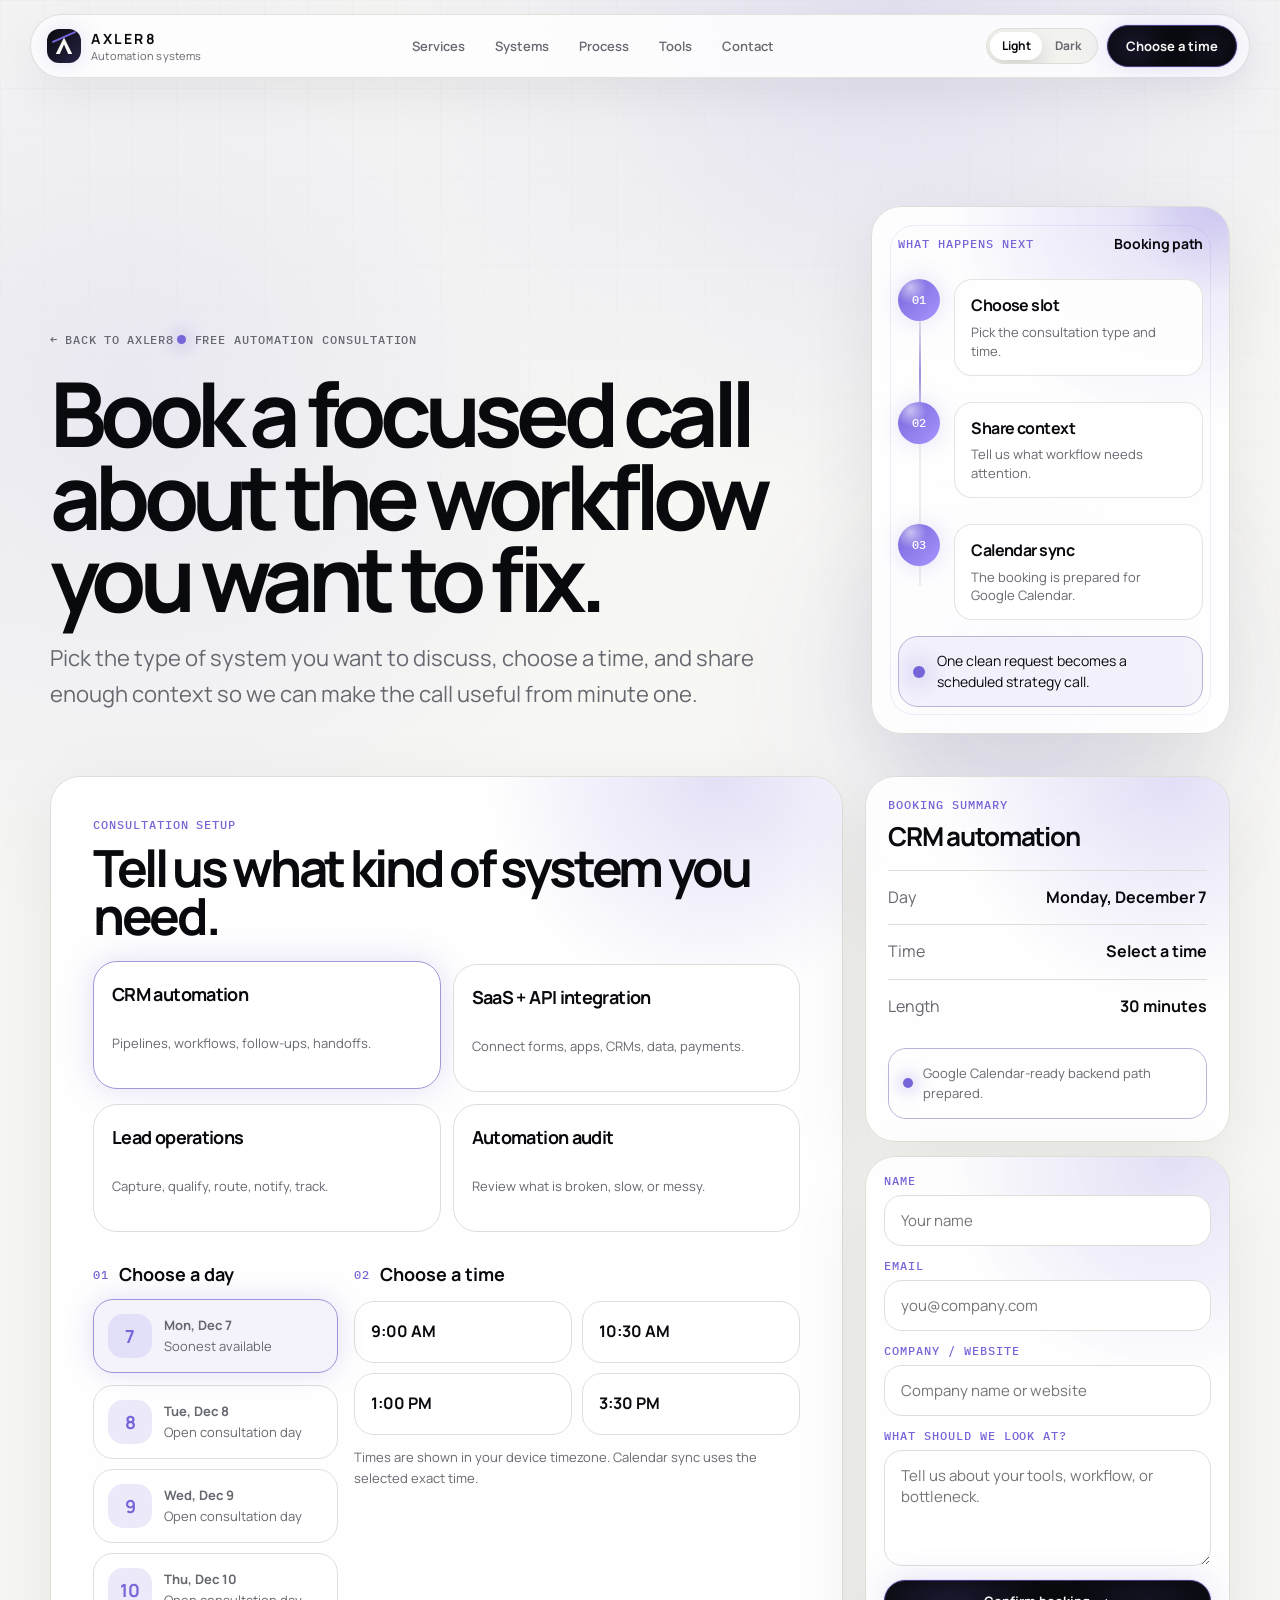
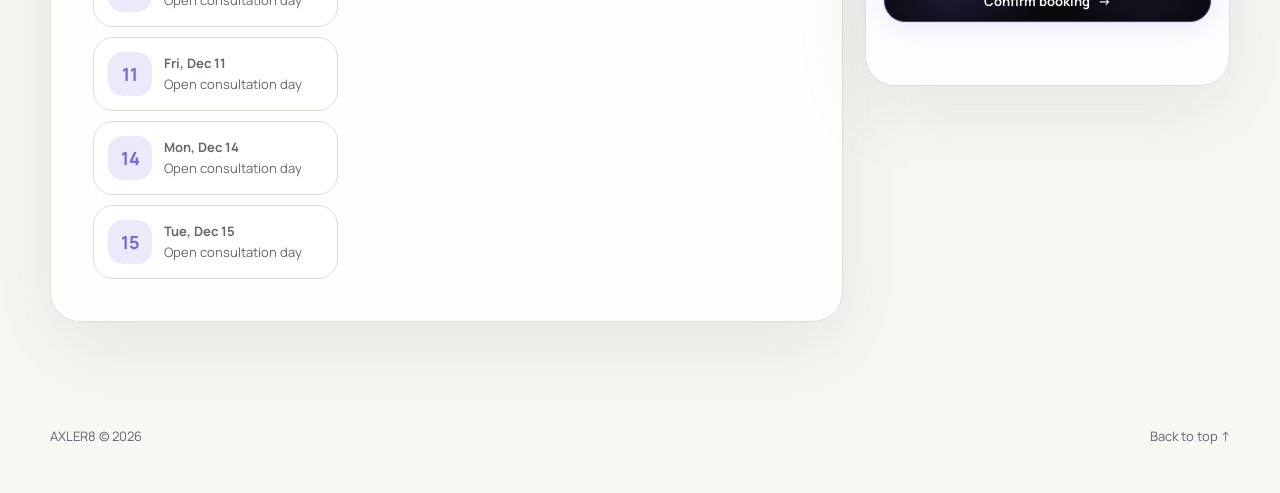
==== commit 44647ec1: "Improve booking flow visual" ====
--- a/booking.html
+++ b/booking.html
@@ -70,12 +70,35 @@
         </div>
 
         <aside class="booking-intent-card reveal" aria-label="What happens after booking">
-          <span>What happens next</span>
-          <ol>
-            <li><strong>01</strong><span>You choose a slot.</span></li>
-            <li><strong>02</strong><span>We receive the booking request.</span></li>
-            <li><strong>03</strong><span>The event is ready to sync with Google Calendar.</span></li>
-          </ol>
+          <div class="booking-flow-title">
+            <span>What happens next</span>
+            <strong>Booking path</strong>
+          </div>
+
+          <div class="booking-flow-map" aria-label="Booking process flow">
+            <div class="booking-flow-step">
+              <i aria-hidden="true">01</i>
+              <b>Choose slot</b>
+              <small>Pick the consultation type and time.</small>
+            </div>
+
+            <div class="booking-flow-step">
+              <i aria-hidden="true">02</i>
+              <b>Share context</b>
+              <small>Tell us what workflow needs attention.</small>
+            </div>
+
+            <div class="booking-flow-step">
+              <i aria-hidden="true">03</i>
+              <b>Calendar sync</b>
+              <small>The booking is prepared for Google Calendar.</small>
+            </div>
+          </div>
+
+          <div class="booking-flow-outcome">
+            <span aria-hidden="true"></span>
+            <p>One clean request becomes a scheduled strategy call.</p>
+          </div>
         </aside>
       </section>
 
--- a/styles.css
+++ b/styles.css
@@ -1159,10 +1159,47 @@
 }
 
 .booking-intent-card {
-  padding: 24px;
-}
-
-.booking-intent-card > span,
+  position: relative;
+  overflow: hidden;
+  padding: 26px;
+  isolation: isolate;
+}
+
+.booking-intent-card::before {
+  content: "";
+  position: absolute;
+  inset: 18px;
+  border-radius: 24px;
+  border: 1px solid color-mix(in srgb, var(--accent) 28%, transparent);
+  opacity: 0.42;
+  pointer-events: none;
+}
+
+.booking-intent-card::after {
+  content: "";
+  position: absolute;
+  width: 180px;
+  height: 180px;
+  right: -80px;
+  top: -90px;
+  border-radius: 999px;
+  background: radial-gradient(circle, color-mix(in srgb, var(--accent) 28%, transparent), transparent 68%);
+  filter: blur(8px);
+  opacity: 0.85;
+  animation: bookingGlow 7s ease-in-out infinite alternate;
+  pointer-events: none;
+  z-index: -1;
+}
+
+.booking-flow-title {
+  display: flex;
+  justify-content: space-between;
+  gap: 18px;
+  align-items: center;
+  margin-bottom: 24px;
+}
+
+.booking-flow-title span,
 .booking-panel-head p,
 .booking-summary-card p,
 .booking-section-title span,
@@ -1173,32 +1210,153 @@
   text-transform: uppercase;
 }
 
-.booking-intent-card ol {
-  display: grid;
-  gap: 12px;
-  margin: 18px 0 0;
-  padding: 0;
-  list-style: none;
-}
-
-.booking-intent-card li {
+.booking-flow-title strong {
+  color: var(--text);
+  font-size: 14px;
+  letter-spacing: -0.02em;
+}
+
+.booking-flow-map {
+  position: relative;
+  display: grid;
+  gap: 0;
+}
+
+.booking-flow-map::before {
+  content: "";
+  position: absolute;
+  left: 21px;
+  right: auto;
+  top: 34px;
+  bottom: 34px;
+  width: 2px;
+  height: auto;
+  background:
+    linear-gradient(180deg, transparent, var(--accent), transparent),
+    linear-gradient(180deg, color-mix(in srgb, var(--line) 72%, transparent), color-mix(in srgb, var(--line) 72%, transparent));
+  background-size: 100% 45%, 100% 100%;
+  background-repeat: no-repeat;
+  border-radius: 999px;
+  opacity: 0.72;
+  animation: bookingLineMobile 4.8s ease-in-out infinite;
+}
+
+.booking-flow-step {
+  position: relative;
+  display: grid;
+  grid-template-columns: auto 1fr;
+  column-gap: 14px;
+  row-gap: 6px;
+  align-items: start;
+  padding: 0 0 26px;
+  transition: transform 180ms ease, border-color 180ms ease, box-shadow 180ms ease;
+}
+
+.booking-flow-step:last-child {
+  padding-bottom: 0;
+}
+
+.booking-flow-step:hover {
+  transform: translateX(4px);
+}
+
+.booking-flow-step i {
+  display: grid;
+  place-items: center;
+  width: 42px;
+  height: 42px;
+  border-radius: 999px;
+  color: white;
+  background:
+    radial-gradient(circle at 30% 20%, rgba(255, 255, 255, 0.55), transparent 36%),
+    linear-gradient(135deg, var(--accent), var(--accent-2));
+  font: 12px/1 var(--font-mono);
+  box-shadow: 0 0 24px var(--glow);
+  z-index: 1;
+}
+
+.booking-flow-step b {
+  display: block;
+  padding: 13px 16px 4px;
+  border-radius: 18px 18px 0 0;
+  border: 1px solid color-mix(in srgb, var(--line) 78%, transparent);
+  border-bottom: 0;
+  background: color-mix(in srgb, var(--surface) 88%, transparent);
+  color: var(--text);
+  font-size: 16px;
+  letter-spacing: -0.035em;
+}
+
+.booking-flow-step small {
+  display: block;
+  grid-column: 2;
+  margin-top: -6px;
+  padding: 0 16px 14px;
+  border: 1px solid color-mix(in srgb, var(--line) 78%, transparent);
+  border-top: 0;
+  border-radius: 0 0 18px 18px;
+  background: color-mix(in srgb, var(--surface) 88%, transparent);
+  color: var(--muted);
+  font-size: 13px;
+  line-height: 1.45;
+}
+
+.booking-flow-outcome {
   display: grid;
   grid-template-columns: auto 1fr;
   gap: 12px;
   align-items: center;
+  margin-top: 16px;
   padding: 14px;
-  border: 1px solid var(--line);
+  border: 1px solid color-mix(in srgb, var(--accent) 34%, var(--line));
   border-radius: 20px;
-  background: var(--surface);
-}
-
-.booking-intent-card strong {
-  color: var(--subtle);
-  font: 12px/1 var(--font-mono);
-}
-
-.booking-intent-card li span {
-  color: var(--muted);
+  background: color-mix(in srgb, var(--accent) 8%, transparent);
+}
+
+.booking-flow-outcome span {
+  width: 12px;
+  height: 12px;
+  border-radius: 999px;
+  background: var(--accent);
+  box-shadow: 0 0 24px var(--accent);
+}
+
+.booking-flow-outcome p {
+  margin: 0;
+  color: var(--text);
+  font-size: 14px;
+  line-height: 1.45;
+}
+
+@keyframes bookingLine {
+  0%,
+  100% {
+    background-position: -32% 0, 0 0;
+  }
+  50% {
+    background-position: 132% 0, 0 0;
+  }
+}
+
+@keyframes bookingLineMobile {
+  0%,
+  100% {
+    background-position: 0 -32%, 0 0;
+  }
+  50% {
+    background-position: 0 132%, 0 0;
+  }
+}
+
+@keyframes bookingGlow {
+  from {
+    transform: translate3d(0, 0, 0) scale(1);
+    opacity: 0.62;
+  }
+  to {
+    transform: translate3d(-34px, 34px, 0) scale(1.16);
+    opacity: 0.95;
+  }
 }
 
 .booking-shell {
@@ -2064,6 +2222,36 @@
     grid-template-columns: 1fr;
   }
 
+  .booking-flow-map {
+    grid-template-columns: 1fr;
+  }
+
+  .booking-flow-map::before {
+    left: 20px;
+    right: auto;
+    top: 30px;
+    bottom: 30px;
+    width: 2px;
+    height: auto;
+    background:
+      linear-gradient(180deg, transparent, var(--accent), transparent),
+      linear-gradient(180deg, color-mix(in srgb, var(--line) 72%, transparent), color-mix(in srgb, var(--line) 72%, transparent));
+    background-size: 100% 45%, 100% 100%;
+    background-repeat: no-repeat;
+    animation-name: bookingLineMobile;
+  }
+
+  .booking-flow-step {
+    min-height: 0;
+    grid-template-columns: auto 1fr;
+    align-items: start;
+    column-gap: 14px;
+  }
+
+  .booking-flow-step small {
+    grid-column: 2;
+  }
+
   .booking-sidebar {
     position: static;
   }
@@ -2213,6 +2401,15 @@
   .booking-services,
   .booking-slots {
     grid-template-columns: 1fr;
+  }
+
+  .booking-flow-title {
+    display: grid;
+    gap: 8px;
+  }
+
+  .booking-intent-card {
+    padding: 22px;
   }
 
   .project-hero h1 {
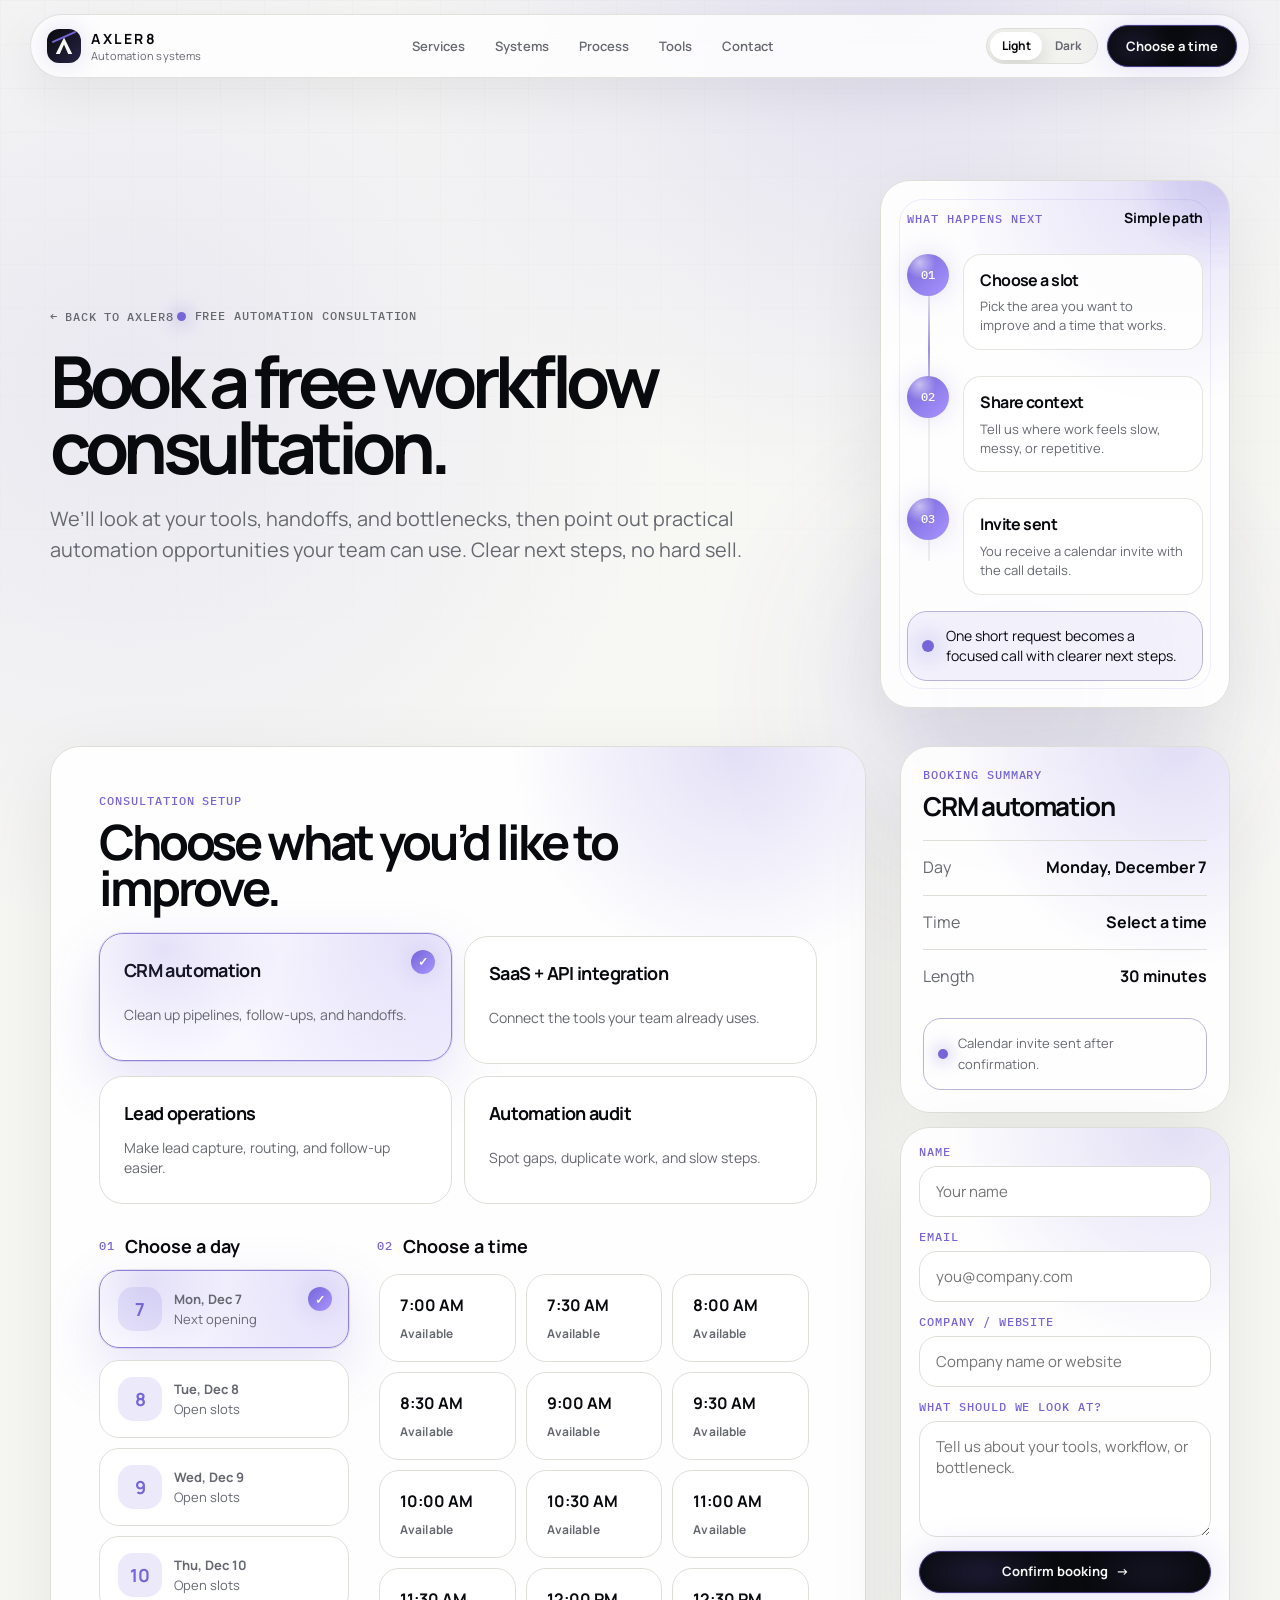
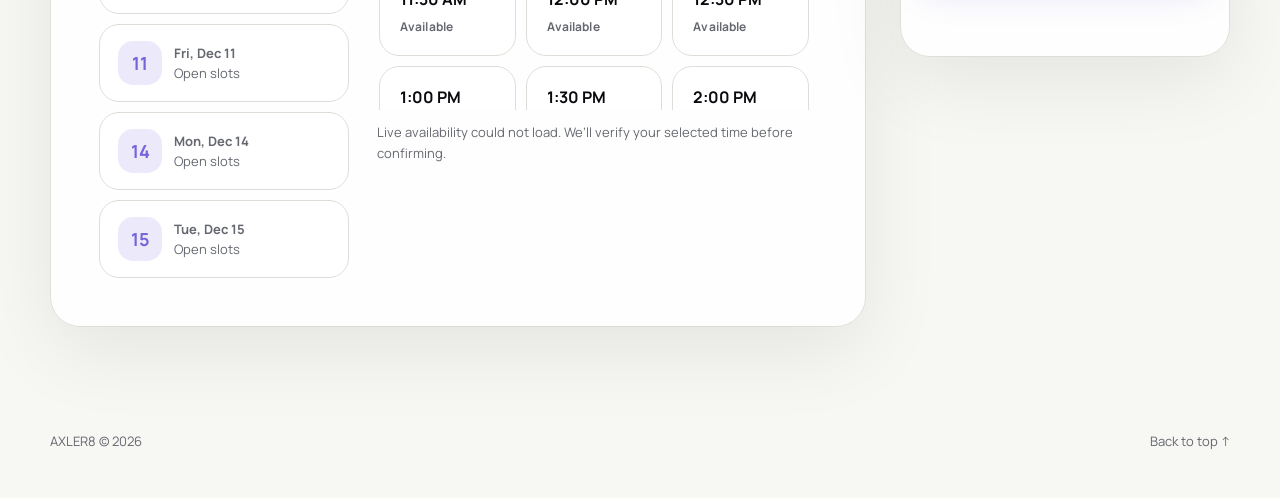
==== commit 35e3f4c6: "Improve booking UX and availability" ====
--- a/booking.html
+++ b/booking.html
@@ -63,41 +63,41 @@
         <div class="booking-hero-copy reveal">
           <a class="project-back" href="index.html#contact">&larr; Back to AXLER8</a>
           <p class="eyebrow"><span></span> Free automation consultation</p>
-          <h1>Book a focused call about the workflow you want to fix.</h1>
+          <h1>Book a free workflow consultation.</h1>
           <p>
-            Pick the type of system you want to discuss, choose a time, and share enough context so we can make the call useful from minute one.
+            We’ll look at your tools, handoffs, and bottlenecks, then point out practical automation opportunities your team can use. Clear next steps, no hard sell.
           </p>
         </div>
 
         <aside class="booking-intent-card reveal" aria-label="What happens after booking">
           <div class="booking-flow-title">
             <span>What happens next</span>
-            <strong>Booking path</strong>
+            <strong>Simple path</strong>
           </div>
 
           <div class="booking-flow-map" aria-label="Booking process flow">
             <div class="booking-flow-step">
               <i aria-hidden="true">01</i>
-              <b>Choose slot</b>
-              <small>Pick the consultation type and time.</small>
+              <b>Choose a slot</b>
+              <small>Pick the area you want to improve and a time that works.</small>
             </div>
 
             <div class="booking-flow-step">
               <i aria-hidden="true">02</i>
               <b>Share context</b>
-              <small>Tell us what workflow needs attention.</small>
+              <small>Tell us where work feels slow, messy, or repetitive.</small>
             </div>
 
             <div class="booking-flow-step">
               <i aria-hidden="true">03</i>
-              <b>Calendar sync</b>
-              <small>The booking is prepared for Google Calendar.</small>
+              <b>Invite sent</b>
+              <small>You receive a calendar invite with the call details.</small>
             </div>
           </div>
 
           <div class="booking-flow-outcome">
             <span aria-hidden="true"></span>
-            <p>One clean request becomes a scheduled strategy call.</p>
+            <p>One short request becomes a focused call with clearer next steps.</p>
           </div>
         </aside>
       </section>
@@ -106,29 +106,29 @@
         <div class="booking-panel">
           <div class="booking-panel-head">
             <p>Consultation setup</p>
-            <h2>Tell us what kind of system you need.</h2>
+            <h2>Choose what you’d like to improve.</h2>
           </div>
 
           <div class="booking-services" role="radiogroup" aria-label="Consultation type">
             <label class="booking-service is-selected">
               <input type="radio" name="serviceChoice" value="CRM automation" checked />
               <span>CRM automation</span>
-              <small>Pipelines, workflows, follow-ups, handoffs.</small>
+              <small>Clean up pipelines, follow-ups, and handoffs.</small>
             </label>
             <label class="booking-service">
               <input type="radio" name="serviceChoice" value="SaaS and API integration" />
               <span>SaaS + API integration</span>
-              <small>Connect forms, apps, CRMs, data, payments.</small>
+              <small>Connect the tools your team already uses.</small>
             </label>
             <label class="booking-service">
               <input type="radio" name="serviceChoice" value="Lead operations system" />
               <span>Lead operations</span>
-              <small>Capture, qualify, route, notify, track.</small>
+              <small>Make lead capture, routing, and follow-up easier.</small>
             </label>
             <label class="booking-service">
               <input type="radio" name="serviceChoice" value="Automation audit" />
               <span>Automation audit</span>
-              <small>Review what is broken, slow, or messy.</small>
+              <small>Spot gaps, duplicate work, and slow steps.</small>
             </label>
           </div>
 
@@ -147,7 +147,7 @@
                 <strong>Choose a time</strong>
               </div>
               <div class="booking-slots" data-booking-slots></div>
-              <p class="booking-note">Times are shown in your device timezone. Calendar sync uses the selected exact time.</p>
+              <p class="booking-note" data-availability-status>Times are shown in your timezone. Booked times are automatically blocked.</p>
             </div>
           </div>
         </div>
@@ -161,7 +161,7 @@
             <div class="summary-line"><span>Length</span><strong>30 minutes</strong></div>
             <div class="calendar-sync">
               <i></i>
-              <span>Google Calendar-ready backend path prepared.</span>
+              <span>Calendar invite sent after confirmation.</span>
             </div>
           </div>
 
--- a/styles.css
+++ b/styles.css
@@ -1130,21 +1130,21 @@
 
 .booking-hero {
   display: grid;
-  grid-template-columns: minmax(0, 1fr) minmax(320px, 0.48fr);
-  gap: clamp(28px, 6vw, 74px);
-  align-items: end;
-  padding: clamp(78px, 10vw, 132px) 0 42px;
+  grid-template-columns: minmax(0, 0.92fr) minmax(320px, 0.42fr);
+  gap: clamp(28px, 5vw, 64px);
+  align-items: center;
+  padding: clamp(68px, 8vw, 108px) 0 38px;
 }
 
 .booking-hero h1 {
-  max-width: 1030px;
-  font-size: clamp(52px, 7vw, 106px);
+  max-width: 820px;
+  font-size: clamp(44px, 5.6vw, 82px);
 }
 
 .booking-hero-copy > p:not(.eyebrow) {
-  max-width: 720px;
-  color: var(--muted);
-  font-size: clamp(18px, 2vw, 22px);
+  max-width: 760px;
+  color: var(--muted);
+  font-size: clamp(17px, 1.55vw, 21px);
 }
 
 .booking-intent-card,
@@ -1361,14 +1361,14 @@
 
 .booking-shell {
   display: grid;
-  grid-template-columns: minmax(0, 1fr) minmax(340px, 0.46fr);
-  gap: 22px;
+  grid-template-columns: minmax(0, 1fr) minmax(330px, 0.4fr);
+  gap: clamp(20px, 3vw, 34px);
   align-items: start;
   padding-bottom: 80px;
 }
 
 .booking-panel {
-  padding: clamp(22px, 4vw, 42px);
+  padding: clamp(26px, 4vw, 48px);
 }
 
 .booking-panel-head {
@@ -1376,8 +1376,8 @@
 }
 
 .booking-panel-head h2 {
-  max-width: 760px;
-  font-size: clamp(34px, 4vw, 58px);
+  max-width: 700px;
+  font-size: clamp(34px, 3.8vw, 52px);
 }
 
 .booking-services {
@@ -1392,12 +1392,48 @@
   display: grid;
   gap: 8px;
   min-height: 128px;
-  padding: 18px;
+  padding: 22px 24px;
   border: 1px solid var(--line);
   border-radius: 24px;
   background: var(--surface);
   cursor: pointer;
-  transition: transform 180ms ease, border-color 180ms ease, box-shadow 180ms ease;
+  overflow: hidden;
+  transition: transform 180ms ease, border-color 180ms ease, box-shadow 180ms ease, background-color 180ms ease;
+}
+
+.booking-service::before,
+.booking-day::before,
+.booking-slot::before {
+  content: "";
+  position: absolute;
+  inset: 0;
+  border-radius: inherit;
+  background: radial-gradient(circle at 18% 12%, color-mix(in srgb, var(--accent) 18%, transparent), transparent 38%);
+  opacity: 0;
+  transition: opacity 200ms ease;
+  pointer-events: none;
+}
+
+.booking-service::after,
+.booking-day::after,
+.booking-slot::after {
+  content: "✓";
+  position: absolute;
+  top: 16px;
+  right: 16px;
+  display: grid;
+  place-items: center;
+  width: 24px;
+  height: 24px;
+  border-radius: 999px;
+  color: white;
+  background: linear-gradient(135deg, var(--accent), var(--accent-2));
+  box-shadow: 0 0 22px var(--glow);
+  font-size: 12px;
+  font-weight: 900;
+  opacity: 0;
+  transform: scale(0.72) rotate(-14deg);
+  transition: opacity 180ms ease, transform 180ms ease;
 }
 
 .booking-service input {
@@ -1414,20 +1450,51 @@
 
 .booking-service small {
   color: var(--muted);
-  font-size: 13px;
-}
-
-.booking-service:hover,
+  font-size: 14px;
+  line-height: 1.45;
+}
+
+.booking-service:hover {
+  transform: translateY(-3px);
+  border-color: color-mix(in srgb, var(--accent) 42%, var(--line));
+  box-shadow: 0 16px 46px color-mix(in srgb, var(--glow) 70%, transparent);
+}
+
 .booking-service.is-selected {
   transform: translateY(-3px);
-  border-color: color-mix(in srgb, var(--accent) 58%, var(--line));
-  box-shadow: 0 0 32px var(--glow);
+  border-color: color-mix(in srgb, var(--accent) 74%, var(--line));
+  background:
+    radial-gradient(circle at 82% 0, color-mix(in srgb, var(--accent) 14%, transparent), transparent 12rem),
+    color-mix(in srgb, var(--accent) 8%, var(--surface));
+  box-shadow: 0 0 0 1px color-mix(in srgb, var(--accent) 14%, transparent), 0 22px 58px var(--glow);
+}
+
+.booking-service:hover::before,
+.booking-service.is-selected::before,
+.booking-day:hover::before,
+.booking-day.is-selected::before,
+.booking-slot:not(:disabled):hover::before,
+.booking-slot.is-selected::before {
+  opacity: 1;
+}
+
+.booking-service.is-selected::after,
+.booking-day.is-selected::after,
+.booking-slot.is-selected::after {
+  opacity: 1;
+  transform: scale(1) rotate(0deg);
+}
+
+.booking-service:active,
+.booking-day:active,
+.booking-slot:not(:disabled):active {
+  transform: translateY(0) scale(0.985);
 }
 
 .booking-calendar {
   display: grid;
-  grid-template-columns: minmax(220px, 0.55fr) minmax(0, 1fr);
-  gap: 16px;
+  grid-template-columns: minmax(250px, 0.42fr) minmax(0, 1fr);
+  gap: clamp(18px, 3vw, 28px);
 }
 
 .booking-section-title {
@@ -1449,6 +1516,7 @@
 
 .booking-day,
 .booking-slot {
+  position: relative;
   width: 100%;
   border: 1px solid var(--line);
   border-radius: 20px;
@@ -1456,6 +1524,7 @@
   color: var(--ink);
   cursor: pointer;
   text-align: left;
+  overflow: hidden;
   transition: transform 180ms ease, border-color 180ms ease, box-shadow 180ms ease, background-color 180ms ease;
 }
 
@@ -1464,7 +1533,7 @@
   grid-template-columns: auto 1fr;
   gap: 12px;
   align-items: center;
-  padding: 14px;
+  padding: 16px 18px;
 }
 
 .booking-day b {
@@ -1490,23 +1559,77 @@
 }
 
 .booking-slots {
-  grid-template-columns: repeat(2, 1fr);
+  grid-template-columns: repeat(3, minmax(0, 1fr));
+  max-height: 438px;
+  overflow: auto;
+  padding: 2px 8px 2px 2px;
+  scrollbar-width: thin;
 }
 
 .booking-slot {
-  min-height: 62px;
-  padding: 14px 16px;
+  display: grid;
+  gap: 5px;
+  min-height: 76px;
+  padding: 18px 20px;
   font-weight: 800;
 }
 
+.booking-slot small {
+  color: var(--muted);
+  font-size: 12px;
+  font-weight: 700;
+  letter-spacing: 0.01em;
+}
+
 .booking-day:hover,
-.booking-slot:hover,
+.booking-slot:not(:disabled):hover {
+  transform: translateY(-2px);
+  border-color: color-mix(in srgb, var(--accent) 46%, var(--line));
+  box-shadow: 0 16px 42px color-mix(in srgb, var(--glow) 62%, transparent);
+}
+
 .booking-day.is-selected,
 .booking-slot.is-selected {
   transform: translateY(-2px);
-  border-color: color-mix(in srgb, var(--accent) 62%, var(--line));
-  background: color-mix(in srgb, var(--accent) 8%, var(--surface));
-  box-shadow: 0 0 28px var(--glow);
+  border-color: color-mix(in srgb, var(--accent) 78%, var(--line));
+  background:
+    radial-gradient(circle at 86% 0, color-mix(in srgb, var(--accent) 16%, transparent), transparent 11rem),
+    color-mix(in srgb, var(--accent) 10%, var(--surface));
+  box-shadow: 0 0 0 1px color-mix(in srgb, var(--accent) 16%, transparent), 0 22px 52px var(--glow);
+}
+
+.booking-slot.is-booked,
+.booking-slot:disabled {
+  cursor: not-allowed;
+  opacity: 0.52;
+  box-shadow: none;
+}
+
+.booking-slot.is-booked {
+  background: color-mix(in srgb, var(--muted) 7%, var(--surface));
+}
+
+.booking-slots.is-loading .booking-slot {
+  animation: slotPulse 1.35s ease-in-out infinite;
+}
+
+@keyframes slotPulse {
+  0%,
+  100% {
+    opacity: 0.48;
+  }
+  50% {
+    opacity: 0.78;
+  }
+}
+
+:root:not([data-theme="dark"]) .booking-service.is-selected,
+:root:not([data-theme="dark"]) .booking-day.is-selected,
+:root:not([data-theme="dark"]) .booking-slot.is-selected {
+  background:
+    radial-gradient(circle at 86% 0, rgba(117, 101, 216, 0.14), transparent 12rem),
+    linear-gradient(135deg, #ffffff, #f4f1ff);
+  box-shadow: 0 0 0 1px rgba(117, 101, 216, 0.18), 0 22px 56px rgba(117, 101, 216, 0.18);
 }
 
 .booking-note {
